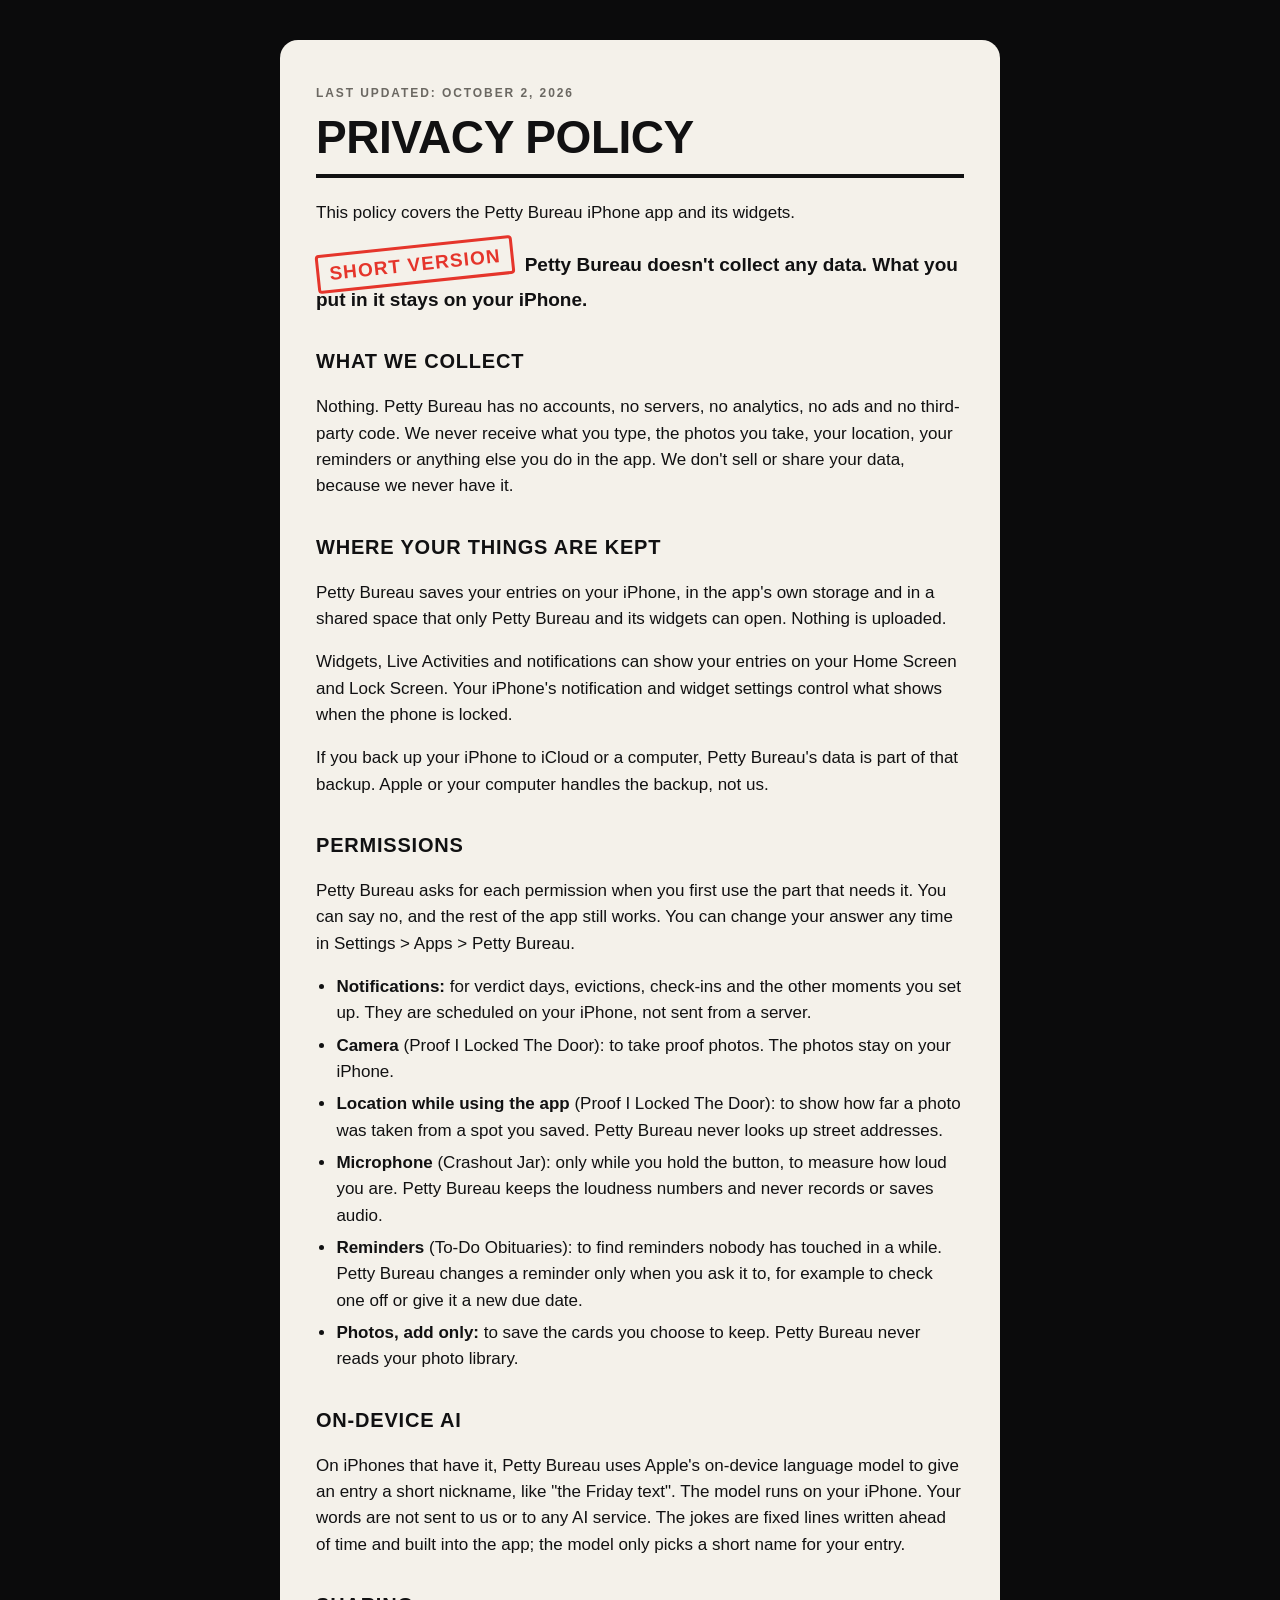
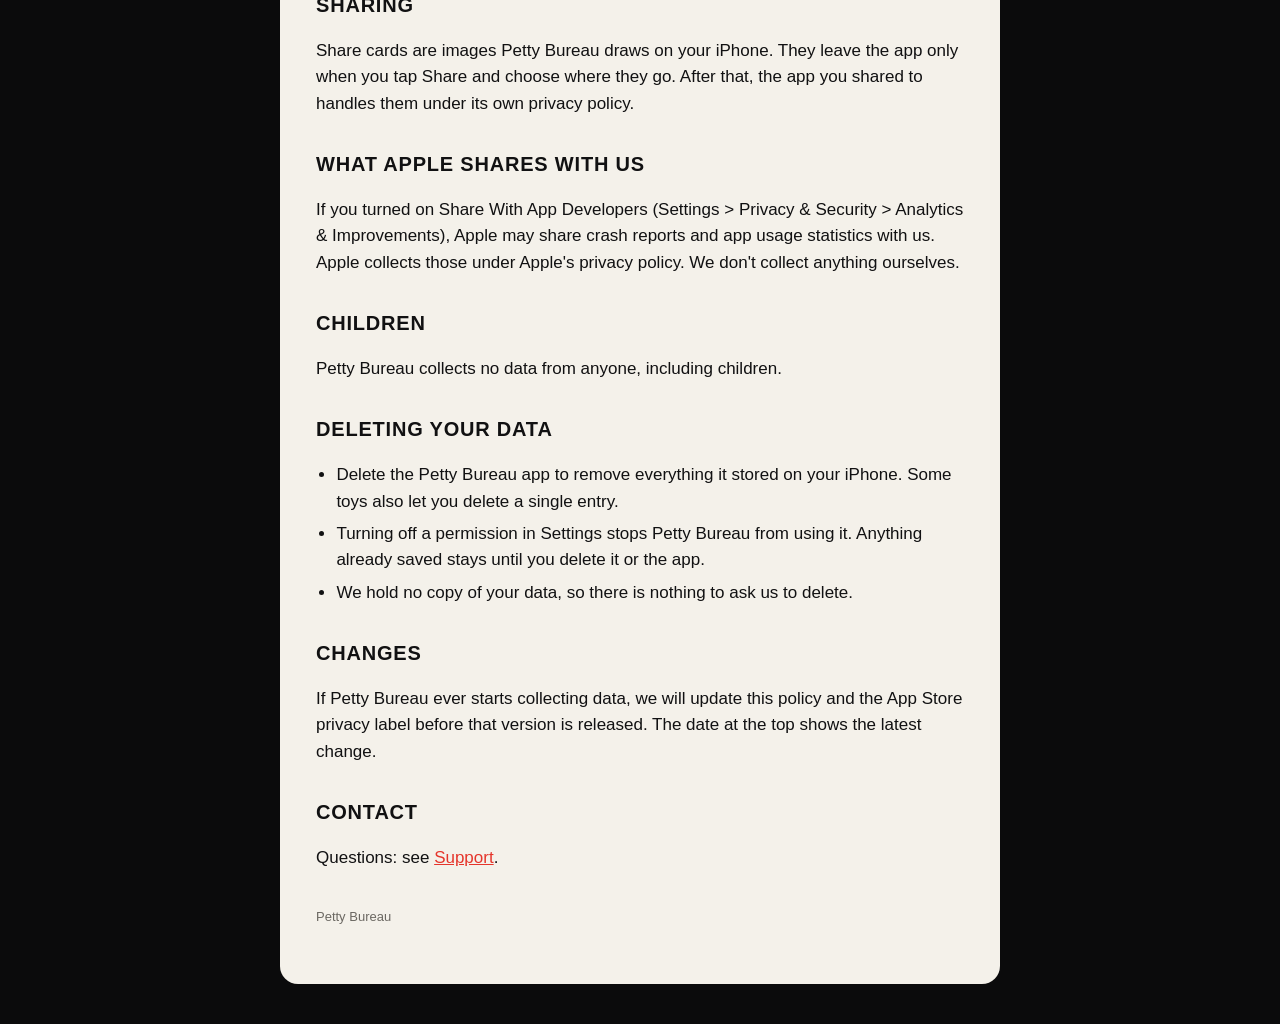
==== privacy/index.html @ a40b70fa "Petty Bureau: privacy policy and support pages" ====
<!doctype html>
<html lang="en"><head><meta charset="utf-8"><meta name="viewport" content="width=device-width, initial-scale=1">
<title>Petty Bureau — Privacy Policy</title><link rel="stylesheet" href="../style.css"></head>
<body><main>
<div class="kicker">Last updated: October 2, 2026</div>
<h1>Privacy Policy</h1>
<div class="rule"></div>
<p>This policy covers the Petty Bureau iPhone app and its widgets.</p>
<p class="short"><span class="stamp">Short version</span>&nbsp; Petty Bureau doesn't collect any data. What you put in it stays on your iPhone.</p>

<h2>What we collect</h2>
<p>Nothing. Petty Bureau has no accounts, no servers, no analytics, no ads and no third-party code. We never receive what you type, the photos you take, your location, your reminders or anything else you do in the app. We don't sell or share your data, because we never have it.</p>

<h2>Where your things are kept</h2>
<p>Petty Bureau saves your entries on your iPhone, in the app's own storage and in a shared space that only Petty Bureau and its widgets can open. Nothing is uploaded.</p>
<p>Widgets, Live Activities and notifications can show your entries on your Home Screen and Lock Screen. Your iPhone's notification and widget settings control what shows when the phone is locked.</p>
<p>If you back up your iPhone to iCloud or a computer, Petty Bureau's data is part of that backup. Apple or your computer handles the backup, not us.</p>

<h2>Permissions</h2>
<p>Petty Bureau asks for each permission when you first use the part that needs it. You can say no, and the rest of the app still works. You can change your answer any time in Settings &gt; Apps &gt; Petty Bureau.</p>
<ul>
<li><b>Notifications:</b> for verdict days, evictions, check-ins and the other moments you set up. They are scheduled on your iPhone, not sent from a server.</li>
<li><b>Camera</b> (Proof I Locked The Door): to take proof photos. The photos stay on your iPhone.</li>
<li><b>Location while using the app</b> (Proof I Locked The Door): to show how far a photo was taken from a spot you saved. Petty Bureau never looks up street addresses.</li>
<li><b>Microphone</b> (Crashout Jar): only while you hold the button, to measure how loud you are. Petty Bureau keeps the loudness numbers and never records or saves audio.</li>
<li><b>Reminders</b> (To-Do Obituaries): to find reminders nobody has touched in a while. Petty Bureau changes a reminder only when you ask it to, for example to check one off or give it a new due date.</li>
<li><b>Photos, add only:</b> to save the cards you choose to keep. Petty Bureau never reads your photo library.</li>
</ul>

<h2>On-device AI</h2>
<p>On iPhones that have it, Petty Bureau uses Apple's on-device language model to give an entry a short nickname, like "the Friday text". The model runs on your iPhone. Your words are not sent to us or to any AI service. The jokes are fixed lines written ahead of time and built into the app; the model only picks a short name for your entry.</p>

<h2>Sharing</h2>
<p>Share cards are images Petty Bureau draws on your iPhone. They leave the app only when you tap Share and choose where they go. After that, the app you shared to handles them under its own privacy policy.</p>

<h2>What Apple shares with us</h2>
<p>If you turned on Share With App Developers (Settings &gt; Privacy &amp; Security &gt; Analytics &amp; Improvements), Apple may share crash reports and app usage statistics with us. Apple collects those under Apple's privacy policy. We don't collect anything ourselves.</p>

<h2>Children</h2>
<p>Petty Bureau collects no data from anyone, including children.</p>

<h2>Deleting your data</h2>
<ul>
<li>Delete the Petty Bureau app to remove everything it stored on your iPhone. Some toys also let you delete a single entry.</li>
<li>Turning off a permission in Settings stops Petty Bureau from using it. Anything already saved stays until you delete it or the app.</li>
<li>We hold no copy of your data, so there is nothing to ask us to delete.</li>
</ul>

<h2>Changes</h2>
<p>If Petty Bureau ever starts collecting data, we will update this policy and the App Store privacy label before that version is released. The date at the top shows the latest change.</p>

<h2>Contact</h2>
<p>Questions: see <a href="../support/">Support</a>.</p>
<footer>Petty Bureau</footer>
</main></body></html>
---- style.css ----
:root { --night:#0b0b0c; --paper:#f4f1ea; --ink:#111112; --stamp:#e5352b; --muted:#6b6862; }
* { box-sizing: border-box; }
body { margin:0; background:var(--night); color:var(--ink); font:17px/1.55 -apple-system, BlinkMacSystemFont, "Helvetica Neue", Helvetica, Arial, sans-serif; }
main { max-width:720px; margin:40px auto; padding:44px 36px 56px; background:var(--paper); border-radius:18px; }
@media (max-width: 760px) { main { margin:0; border-radius:0; padding:32px 22px 48px; } }
.kicker { letter-spacing:.16em; text-transform:uppercase; font-size:12px; font-weight:700; color:var(--muted); }
h1 { font-size:46px; line-height:1; margin:.25em 0 .2em; letter-spacing:-.01em; text-transform:uppercase; font-weight:900; font-stretch:condensed; }
h2 { font-size:20px; margin:1.6em 0 .4em; text-transform:uppercase; letter-spacing:.04em; }
.rule { height:4px; background:var(--ink); margin:14px 0 22px; }
.stamp { display:inline-block; color:var(--stamp); border:3px solid var(--stamp); border-radius:4px; padding:2px 10px; font-weight:900; text-transform:uppercase; letter-spacing:.06em; transform:rotate(-6deg); }
.short { font-size:19px; font-weight:600; }
a { color:var(--stamp); }
ul { padding-left:1.2em; } li { margin:.35em 0; }
footer { margin-top:36px; font-size:13px; color:var(--muted); }
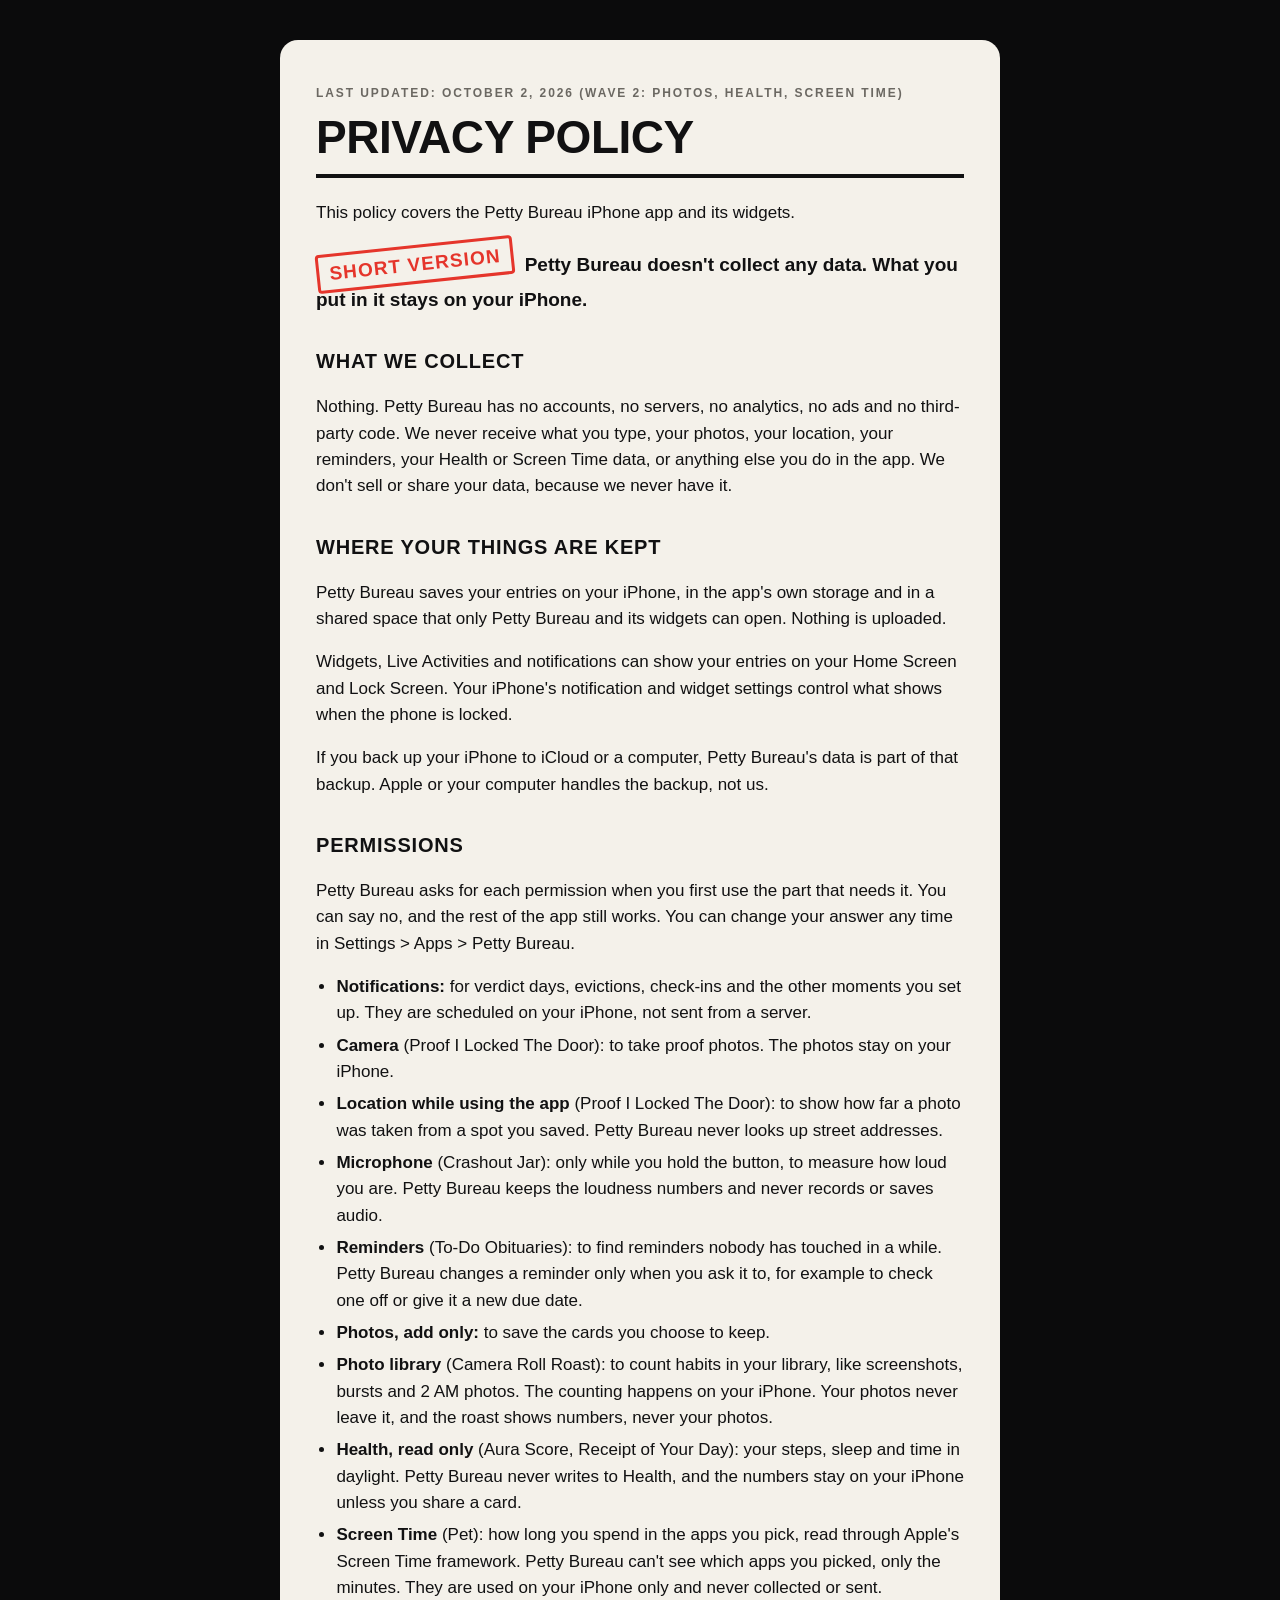
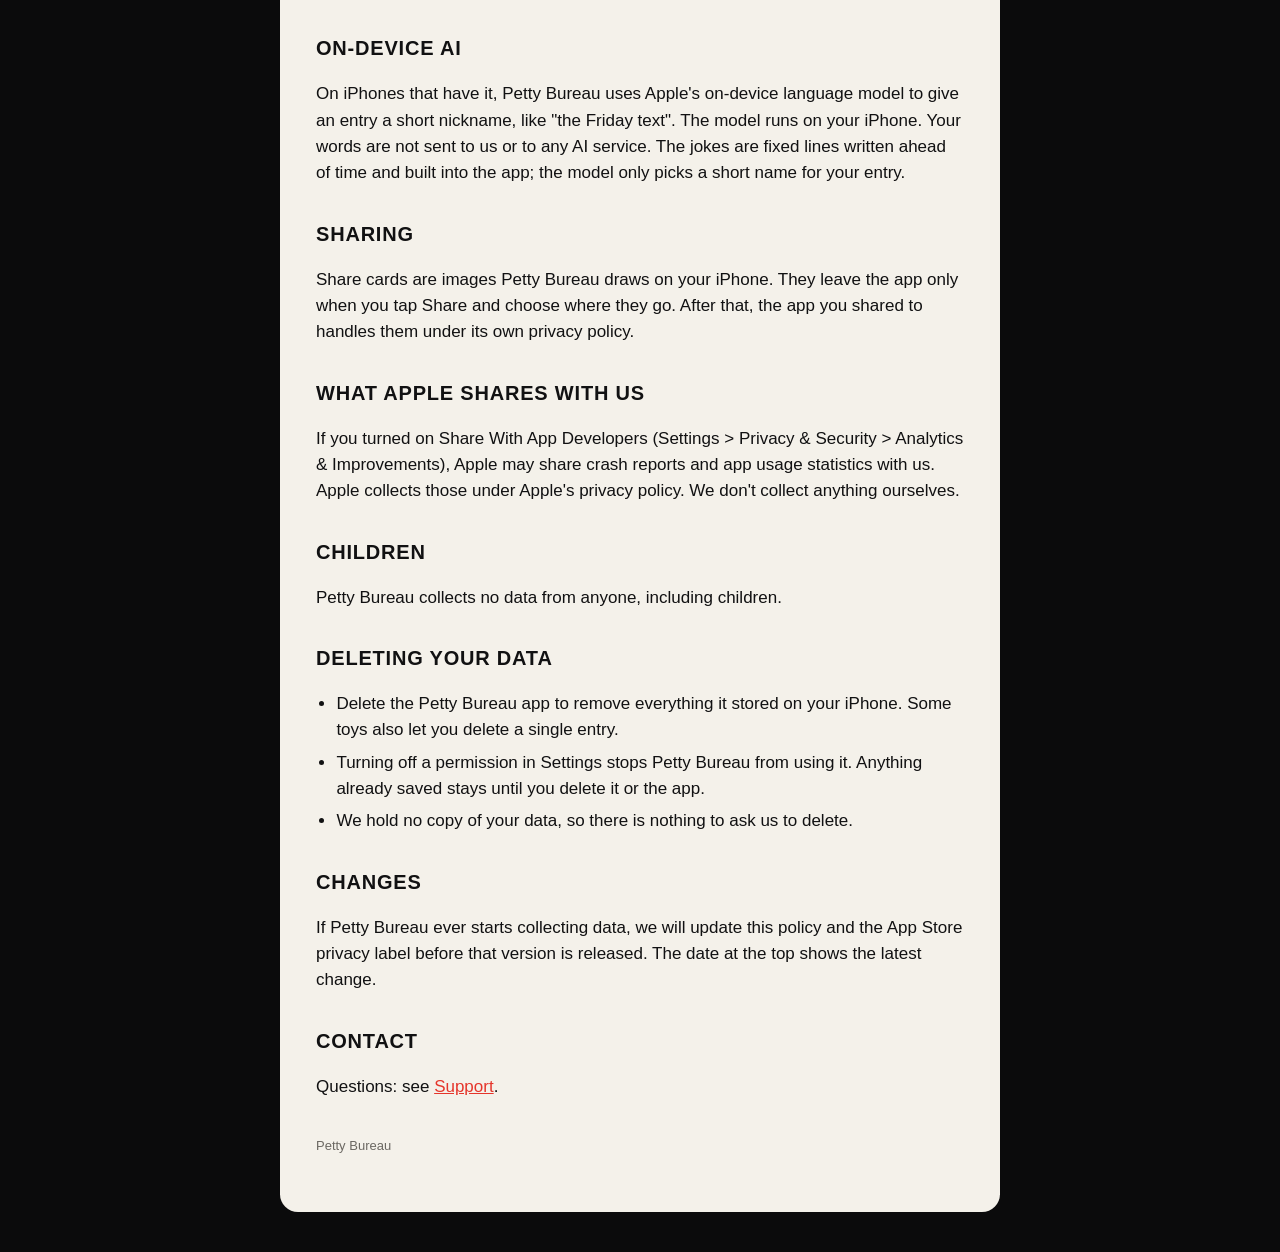
==== commit df77994a: "Privacy policy: Photos (Camera Roll Roast), Health (Aura Score), Screen Time (Pet)" ====
--- a/privacy/index.html
+++ b/privacy/index.html
@@ -2,14 +2,14 @@
 <html lang="en"><head><meta charset="utf-8"><meta name="viewport" content="width=device-width, initial-scale=1">
 <title>Petty Bureau — Privacy Policy</title><link rel="stylesheet" href="../style.css"></head>
 <body><main>
-<div class="kicker">Last updated: October 2, 2026</div>
+<div class="kicker">Last updated: October 2, 2026 (Wave 2: Photos, Health, Screen Time)</div>
 <h1>Privacy Policy</h1>
 <div class="rule"></div>
 <p>This policy covers the Petty Bureau iPhone app and its widgets.</p>
 <p class="short"><span class="stamp">Short version</span>&nbsp; Petty Bureau doesn't collect any data. What you put in it stays on your iPhone.</p>
 
 <h2>What we collect</h2>
-<p>Nothing. Petty Bureau has no accounts, no servers, no analytics, no ads and no third-party code. We never receive what you type, the photos you take, your location, your reminders or anything else you do in the app. We don't sell or share your data, because we never have it.</p>
+<p>Nothing. Petty Bureau has no accounts, no servers, no analytics, no ads and no third-party code. We never receive what you type, your photos, your location, your reminders, your Health or Screen Time data, or anything else you do in the app. We don't sell or share your data, because we never have it.</p>
 
 <h2>Where your things are kept</h2>
 <p>Petty Bureau saves your entries on your iPhone, in the app's own storage and in a shared space that only Petty Bureau and its widgets can open. Nothing is uploaded.</p>
@@ -24,7 +24,10 @@
 <li><b>Location while using the app</b> (Proof I Locked The Door): to show how far a photo was taken from a spot you saved. Petty Bureau never looks up street addresses.</li>
 <li><b>Microphone</b> (Crashout Jar): only while you hold the button, to measure how loud you are. Petty Bureau keeps the loudness numbers and never records or saves audio.</li>
 <li><b>Reminders</b> (To-Do Obituaries): to find reminders nobody has touched in a while. Petty Bureau changes a reminder only when you ask it to, for example to check one off or give it a new due date.</li>
-<li><b>Photos, add only:</b> to save the cards you choose to keep. Petty Bureau never reads your photo library.</li>
+<li><b>Photos, add only:</b> to save the cards you choose to keep.</li>
+<li><b>Photo library</b> (Camera Roll Roast): to count habits in your library, like screenshots, bursts and 2 AM photos. The counting happens on your iPhone. Your photos never leave it, and the roast shows numbers, never your photos.</li>
+<li><b>Health, read only</b> (Aura Score, Receipt of Your Day): your steps, sleep and time in daylight. Petty Bureau never writes to Health, and the numbers stay on your iPhone unless you share a card.</li>
+<li><b>Screen Time</b> (Pet): how long you spend in the apps you pick, read through Apple's Screen Time framework. Petty Bureau can't see which apps you picked, only the minutes. They are used on your iPhone only and never collected or sent.</li>
 </ul>
 
 <h2>On-device AI</h2>
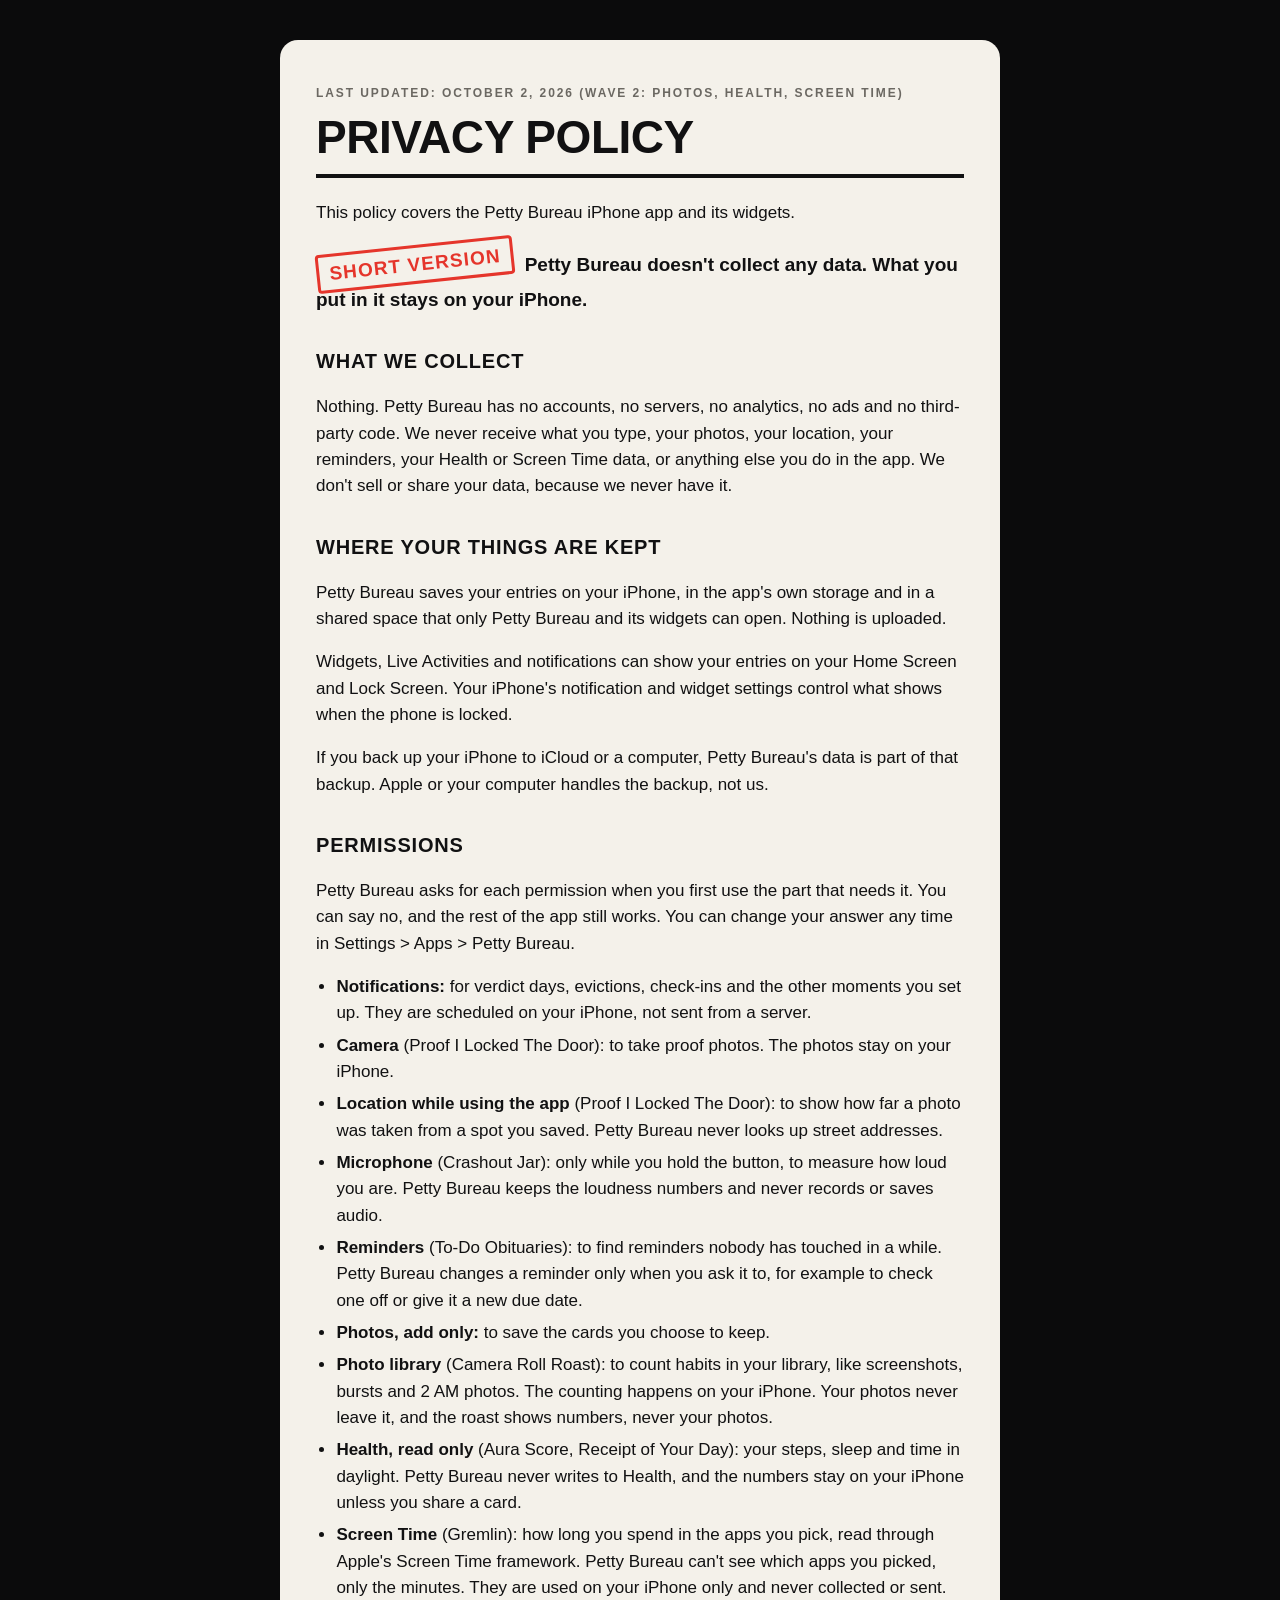
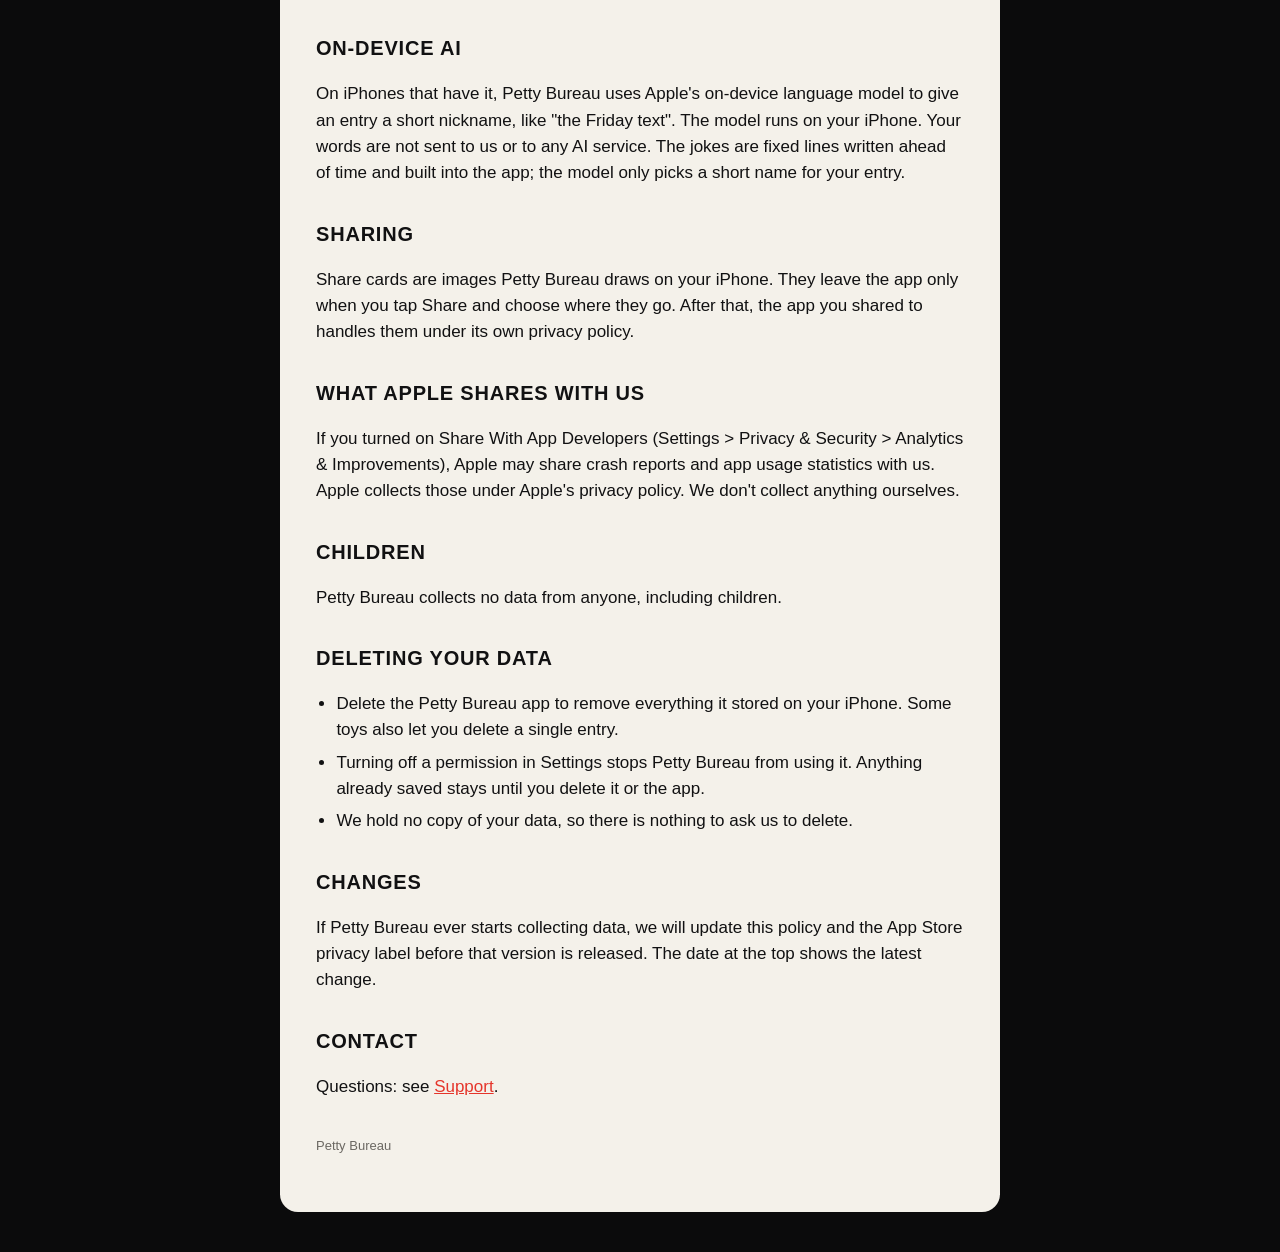
==== commit b373a491: "Privacy policy: the Screen Time toy is called Gremlin" ====
--- a/privacy/index.html
+++ b/privacy/index.html
@@ -27,7 +27,7 @@
 <li><b>Photos, add only:</b> to save the cards you choose to keep.</li>
 <li><b>Photo library</b> (Camera Roll Roast): to count habits in your library, like screenshots, bursts and 2 AM photos. The counting happens on your iPhone. Your photos never leave it, and the roast shows numbers, never your photos.</li>
 <li><b>Health, read only</b> (Aura Score, Receipt of Your Day): your steps, sleep and time in daylight. Petty Bureau never writes to Health, and the numbers stay on your iPhone unless you share a card.</li>
-<li><b>Screen Time</b> (Pet): how long you spend in the apps you pick, read through Apple's Screen Time framework. Petty Bureau can't see which apps you picked, only the minutes. They are used on your iPhone only and never collected or sent.</li>
+<li><b>Screen Time</b> (Gremlin): how long you spend in the apps you pick, read through Apple's Screen Time framework. Petty Bureau can't see which apps you picked, only the minutes. They are used on your iPhone only and never collected or sent.</li>
 </ul>
 
 <h2>On-device AI</h2>
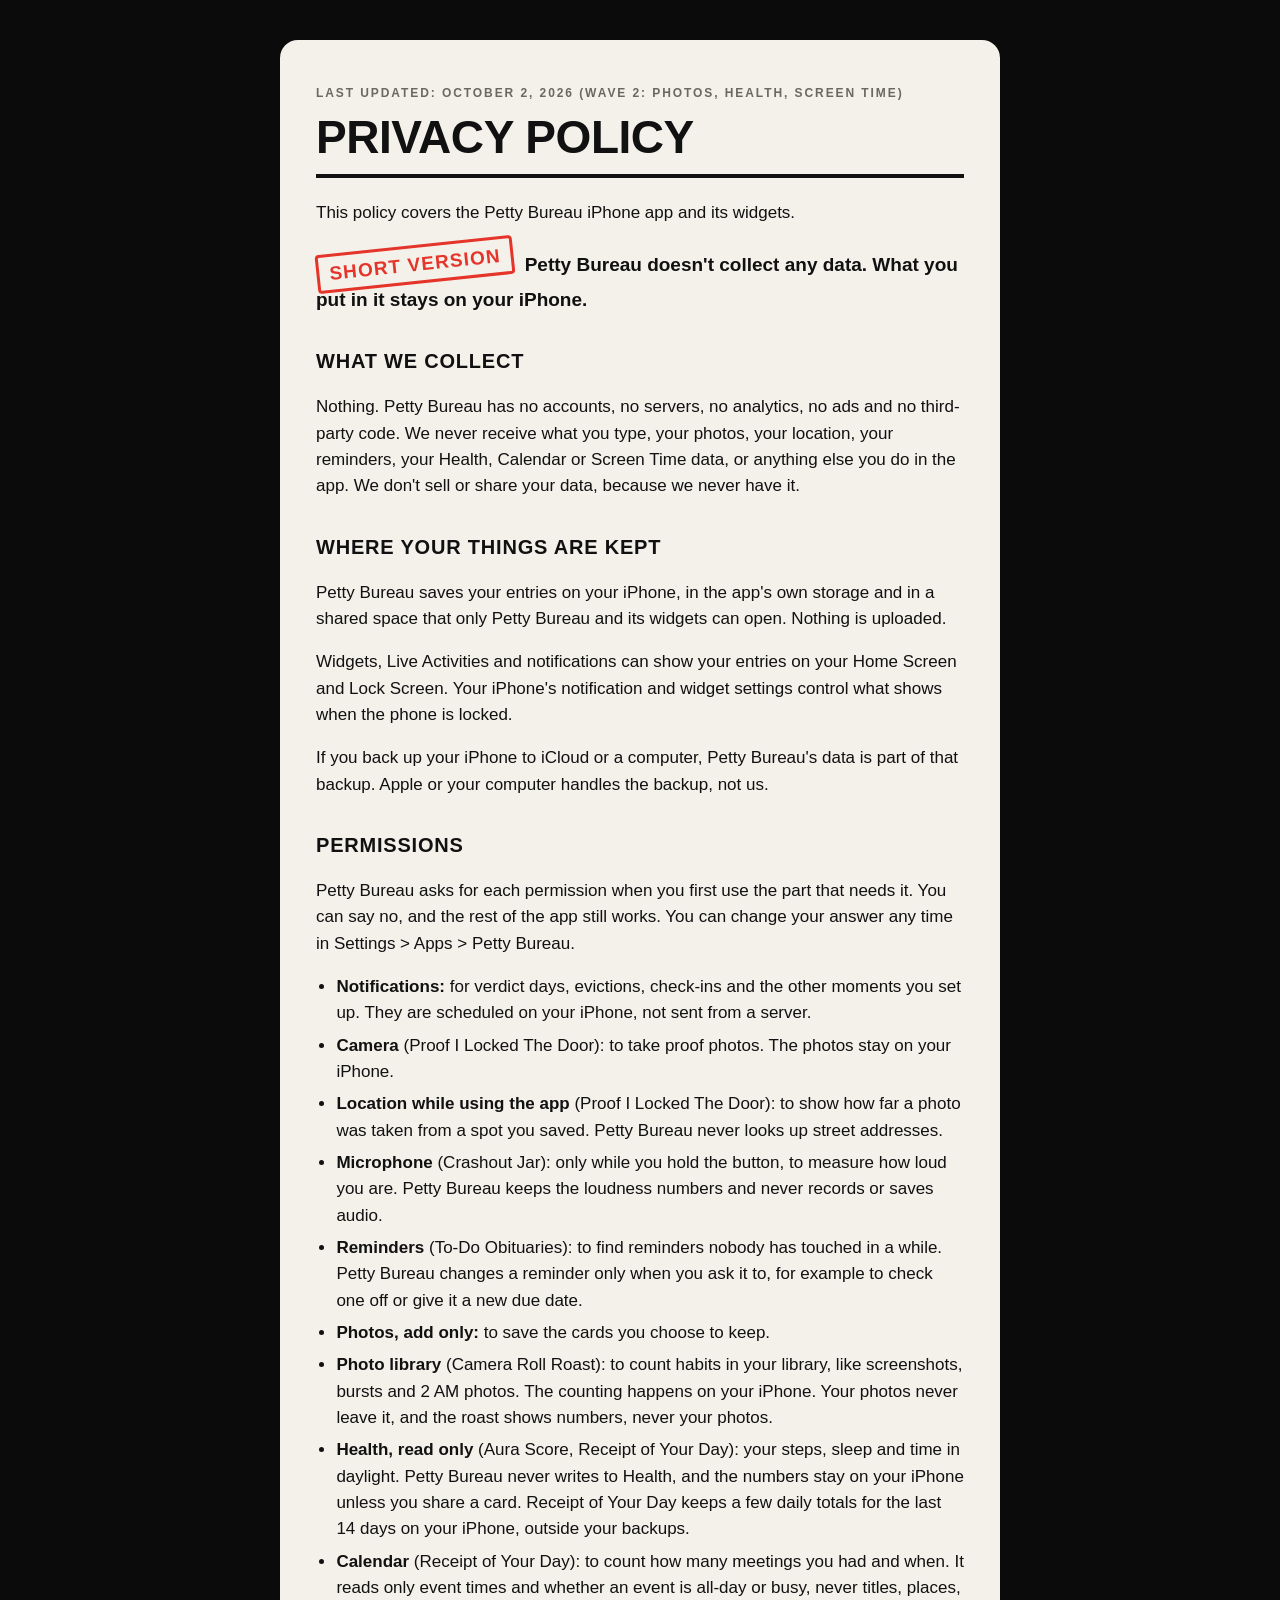
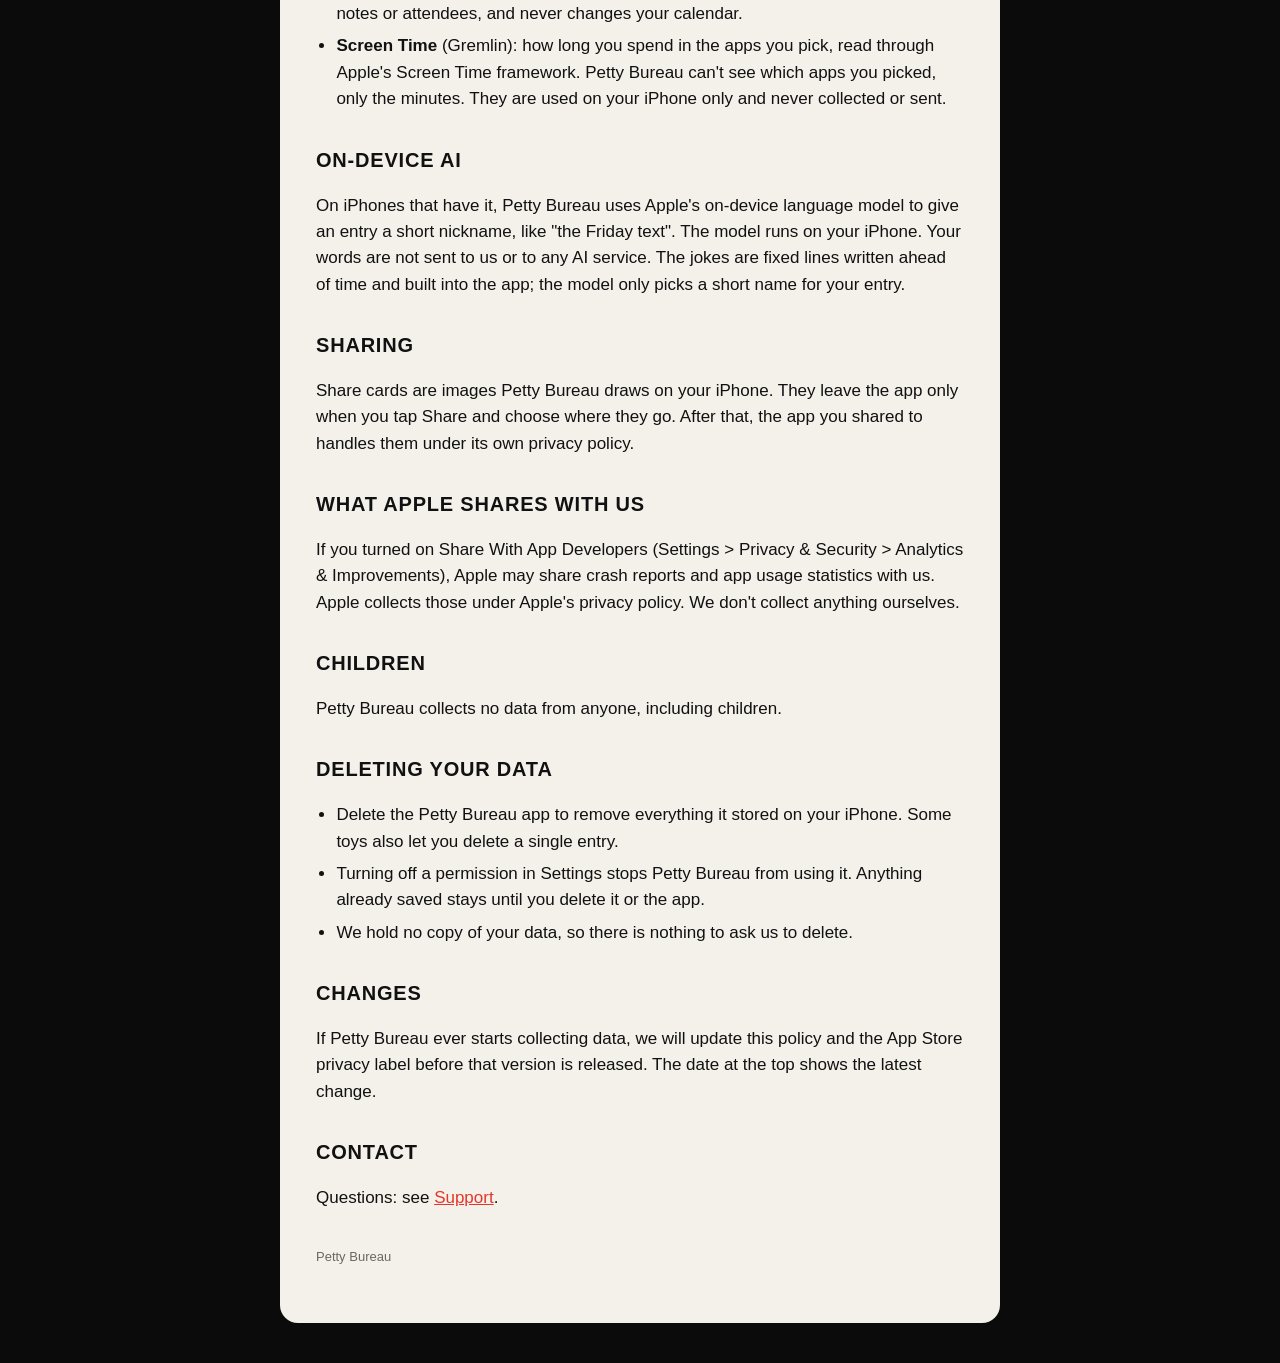
==== commit a1f435b4: "Privacy policy: Calendar (Receipt of Your Day), Health daily totals" ====
--- a/privacy/index.html
+++ b/privacy/index.html
@@ -9,7 +9,7 @@
 <p class="short"><span class="stamp">Short version</span>&nbsp; Petty Bureau doesn't collect any data. What you put in it stays on your iPhone.</p>
 
 <h2>What we collect</h2>
-<p>Nothing. Petty Bureau has no accounts, no servers, no analytics, no ads and no third-party code. We never receive what you type, your photos, your location, your reminders, your Health or Screen Time data, or anything else you do in the app. We don't sell or share your data, because we never have it.</p>
+<p>Nothing. Petty Bureau has no accounts, no servers, no analytics, no ads and no third-party code. We never receive what you type, your photos, your location, your reminders, your Health, Calendar or Screen Time data, or anything else you do in the app. We don't sell or share your data, because we never have it.</p>
 
 <h2>Where your things are kept</h2>
 <p>Petty Bureau saves your entries on your iPhone, in the app's own storage and in a shared space that only Petty Bureau and its widgets can open. Nothing is uploaded.</p>
@@ -26,7 +26,8 @@
 <li><b>Reminders</b> (To-Do Obituaries): to find reminders nobody has touched in a while. Petty Bureau changes a reminder only when you ask it to, for example to check one off or give it a new due date.</li>
 <li><b>Photos, add only:</b> to save the cards you choose to keep.</li>
 <li><b>Photo library</b> (Camera Roll Roast): to count habits in your library, like screenshots, bursts and 2 AM photos. The counting happens on your iPhone. Your photos never leave it, and the roast shows numbers, never your photos.</li>
-<li><b>Health, read only</b> (Aura Score, Receipt of Your Day): your steps, sleep and time in daylight. Petty Bureau never writes to Health, and the numbers stay on your iPhone unless you share a card.</li>
+<li><b>Health, read only</b> (Aura Score, Receipt of Your Day): your steps, sleep and time in daylight. Petty Bureau never writes to Health, and the numbers stay on your iPhone unless you share a card. Receipt of Your Day keeps a few daily totals for the last 14 days on your iPhone, outside your backups.</li>
+<li><b>Calendar</b> (Receipt of Your Day): to count how many meetings you had and when. It reads only event times and whether an event is all-day or busy, never titles, places, notes or attendees, and never changes your calendar.</li>
 <li><b>Screen Time</b> (Gremlin): how long you spend in the apps you pick, read through Apple's Screen Time framework. Petty Bureau can't see which apps you picked, only the minutes. They are used on your iPhone only and never collected or sent.</li>
 </ul>
 
